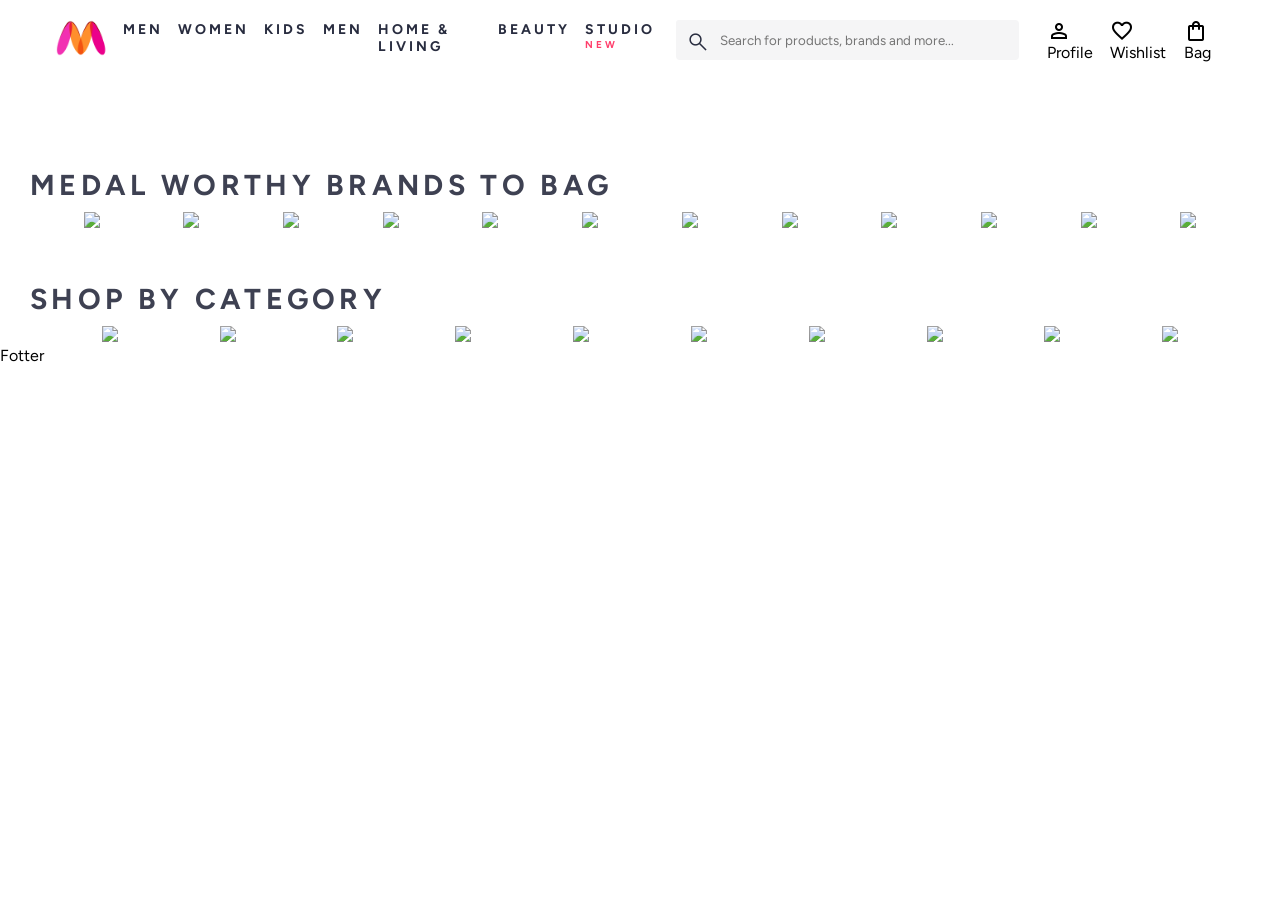
==== index.html @ 896f7b89 "Add category section with images and style adjustments" ====
<!DOCTYPE html>
<html lang="en">
      <link rel="stylesheet"
        href="https://fonts.googleapis.com/css2?family=Material+Symbols+Outlined:opsz,wght,FILL,GRAD@24,400,0,0" />

<head>
    <meta charset="UTF-8">
    <meta name="viewport" content="width=device-width, initial-scale=1.0">
    <title>Myntra Clone</title>
    <link rel="stylesheet" href="style.css">
  

</head>

<body>
    <header>
        <div class="logo_container">
            <a href="#"><img src="Img/myntra_logo.webp" class="myntra_home" alt=""></a>
        </div>
        <div class="nav_bar ">
            <a href="">Men</a>
            <a href="">Women</a>
            <a href="">Kids</a>
            <a href="">Men</a>
            <a href="">Home & Living</a>
            <a href="">Beauty</a>
            <a href="">Studio <sup>New</sup></a>
        </div>
        <div class="search_bar"><span class="material-symbols-outlined search_icon">
                search
            </span>
            <input type="text" class="search_input" placeholder="Search for products, brands and more...">
        </div>
        <div class="action_bar">
            <div class="action_container">
                <span class="material-symbols-outlined">
                    person
                </span>
                <span class="action_name">Profile</span>
            </div>
            <div class="action_container">
                <span class="material-symbols-outlined">
                    favorite
                </span>
                <span class="action_name">Wishlist</span>
            </div>
            <div class="action_container">
                <span class="material-symbols-outlined">
                    shopping_bag
                </span>
                <span class="action_name">Bag</span>
            </div>
        </div>
    </header>
    <main>
        <div class="coupon_banner"><img src="img/coupon_img.webp"  class="coupon_img" alt=""></div>

        <div class="banner_container"> 
            <img src="img/banner.jpg" class="banner_img" alt="">
        </div>
        <div class="dicount_banner"><img src="img/discount.webp" class="discount_img" alt=""></div>
        <div class="category_heading"> MEDAL WORTHY BRANDS TO BAG</div>
        <div class="category_items">
            <a href="#"><img src="img/offers/1.png" class="sale_items"></a>
            <a href="#"><img src="img/offers/2.png" class="sale_items"></a>
            <a href="#"><img src="img/offers/3.png" class="sale_items"></a>
            <a href="#"><img src="img/offers/4.png" class="sale_items"></a>
            <a href="#"><img src="img/offers/5.png" class="sale_items"></a>
            <a href="#"><img src="img/offers/6.png" class="sale_items"></a>
            <a href="#"><img src="img/offers/7.png" class="sale_items"></a>
            <a href="#"><img src="img/offers/8.png" class="sale_items"></a>
            <a href="#"><img src="img/offers/9.png" class="sale_items"></a>
            <a href="#"><img src="img/offers/10.png" class="sale_items"></a>
            <a href="#"><img src="img/offers/11.png" class="sale_items"></a>
            <a href="#"><img src="img/offers/12.png" class="sale_items"></a>
            
        </div>

        <div class="category_heading"> SHOP BY CATEGORY</div>
        <div class="category_items">
            <a href="#"><img src="img/categories/1.jpg" class="sale_items"></a>
            <a href="#"><img src="img/categories/2.jpg" class="sale_items"></a>
            <a href="#"><img src="img/categories/3.jpg" class="sale_items"></a>
            <a href="#"><img src="img/categories/4.jpg" class="sale_items"></a>
            <a href="#"><img src="img/categories/5.jpg" class="sale_items"></a>
            <a href="#"><img src="img/categories/6.jpg" class="sale_items"></a>
            <a href="#"><img src="img/categories/7.jpg" class="sale_items"></a>
            <a href="#"><img src="img/categories/8.jpg" class="sale_items"></a>
            <a href="#"><img src="img/categories/9.jpg" class="sale_items"></a>
            <a href="#"><img src="img/categories/10.jpg" class="sale_items"></a>
           
            
        </div>

    </main>
    <footer>
        Fotter
    </footer>

</body>
<script src="script.js"></script>

</html>
---- style.css ----
@import url('https://fonts.googleapis.com/css2?family=Figtree:wght@400;500;600;700&display=swap');

* {
    margin: 0;
    padding: 0;
    font-family: 'Figtree', sans-serif;
    box-sizing: border-box;
}

header {
    box-shadow: #696e79;
    position: fixed;
    top: 0;
    left: 0;
    width: 100%;
    display: flex;
    gap: 10px;
    background-color: #ffff;
    height: 80px;
    justify-content: space-between;
    align-items: center;
    /* border-bottom: 1px solid hsla(180, 6%, 86%, 0.977); */
}

.myntra_home {
    height: 46px;


}

.logo_container {
    margin-left: 4%;
}

.action_bar {
    margin-right: 4%;
}

.nav_bar {
    display: flex;
    gap: 15px;
    min-width: 500px;
    justify-content: space-evenly;

}

.nav_bar a {

    font-size: 14px;
    letter-spacing: 3px;
    color: #282c3f;
    font-weight: 700;
    text-transform: uppercase;
    text-decoration: none;
    padding: 28px 0;
    border-bottom: 2px solid #ffff;

}


.nav_bar a:hover {
    border-bottom: 2px solid #f54e77;

}

.nav_bar a sup {
    color: #ff3f6c;
    font-size: 10px;
}

.search_icon {
    box-sizing: content-box;
    height: 20px;
    padding: 10px;
    background-color: #f5f5f6;
    color: #282c3f;
    font-weight: 300;
    border-radius: 3px 0 0 4px;
}

.search_bar {
    height: 40px;
    min-width: 200px;
    display: flex;
    align-items: center;
    width: 30%;
}

.search_input {
    color: #696e79;
    background-color: #f5f5f6;
    flex-grow: 1;
    height: 40px;
    border: 0;
    border-radius: 0 4px 4px 0;
    outline: none;
}

.action_bar {
    display: flex;
    min-width: 200px;
    justify-content: space-evenly;

}

.action_container {
    display: flex;
    flex-direction: column;
}


/* Main content */
.coupon_img {
    width: 100%;
}

.banner_container {
    margin: 40px 0;
    display: flex;
}

.banner_img {
    width: 100%;
    object-fit: cover;
}

.discount_img {
    width: 100%;
}

.category_heading {
    text-transform: uppercase;
    color: #3e4152;
    letter-spacing: .15em;
    font-size: 1.8em;
    margin: 50px 0 10px 30px;
    display: flex;
    flex-direction: column;
    font-weight: 700;

}

.category_items {
    display: flex;
    flex-wrap: wrap;
    justify-content: space-evenly;
}

.sale_items {
    width: 250px;

}
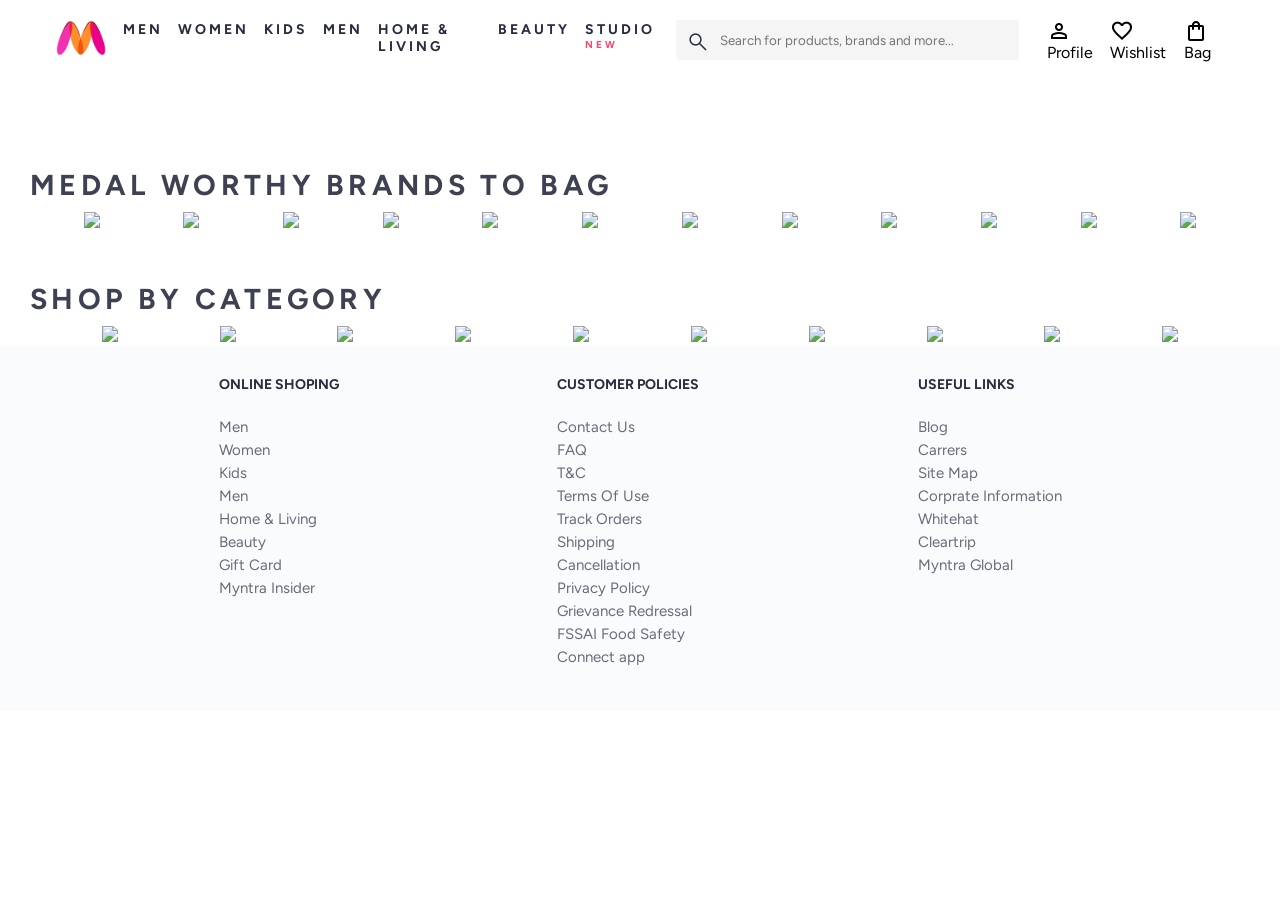
==== commit bbdec28d: "Add footer section with navigation links and styles" ====
--- a/index.html
+++ b/index.html
@@ -1,14 +1,14 @@
 <!DOCTYPE html>
 <html lang="en">
-      <link rel="stylesheet"
-        href="https://fonts.googleapis.com/css2?family=Material+Symbols+Outlined:opsz,wght,FILL,GRAD@24,400,0,0" />
+<link rel="stylesheet"
+    href="https://fonts.googleapis.com/css2?family=Material+Symbols+Outlined:opsz,wght,FILL,GRAD@24,400,0,0" />
 
 <head>
     <meta charset="UTF-8">
     <meta name="viewport" content="width=device-width, initial-scale=1.0">
     <title>Myntra Clone</title>
     <link rel="stylesheet" href="style.css">
-  
+
 
 </head>
 
@@ -53,9 +53,9 @@
         </div>
     </header>
     <main>
-        <div class="coupon_banner"><img src="img/coupon_img.webp"  class="coupon_img" alt=""></div>
+        <div class="coupon_banner"><img src="img/coupon_img.webp" class="coupon_img" alt=""></div>
 
-        <div class="banner_container"> 
+        <div class="banner_container">
             <img src="img/banner.jpg" class="banner_img" alt="">
         </div>
         <div class="dicount_banner"><img src="img/discount.webp" class="discount_img" alt=""></div>
@@ -73,7 +73,7 @@
             <a href="#"><img src="img/offers/10.png" class="sale_items"></a>
             <a href="#"><img src="img/offers/11.png" class="sale_items"></a>
             <a href="#"><img src="img/offers/12.png" class="sale_items"></a>
-            
+
         </div>
 
         <div class="category_heading"> SHOP BY CATEGORY</div>
@@ -88,13 +88,50 @@
             <a href="#"><img src="img/categories/8.jpg" class="sale_items"></a>
             <a href="#"><img src="img/categories/9.jpg" class="sale_items"></a>
             <a href="#"><img src="img/categories/10.jpg" class="sale_items"></a>
-           
-            
+
+
         </div>
 
     </main>
     <footer>
-        Fotter
+        <div class="footer_container">
+            <div class="footer_column">
+                <h3>ONLINE SHOPING</h3>
+                <a href="#">Men</a>
+                <a href="#">Women</a>
+                <a href="#">Kids</a>
+                <a href="#">Men</a>
+                <a href="#">Home & Living</a>
+                <a href="#">Beauty</a>
+                <a href="#">Gift Card</a>
+                <a href="#">Myntra Insider</a>
+            </div>
+            <div class="footer_column">
+                <h3>CUSTOMER POLICIES</h3>
+                <a href="#">Contact Us</a>
+                <a href="#">FAQ</a>
+                <a href="#">T&C</a>
+                <a href="#">Terms Of Use</a>
+                <a href="#">Track Orders</a>
+                <a href="#">Shipping</a>
+                <a href="#">Cancellation</a>
+                <a href="#">Privacy Policy</a>
+                <a href="#">Grievance Redressal</a>
+                <a href="#">FSSAI Food Safety</a>
+                <a href="#">Connect app</a>
+            </div>
+            <div class="footer_column">
+                <h3>USEFUL LINKS</h3>
+                <a href="#">Blog</a>
+                <a href="#">Carrers</a>
+                <a href="#">Site Map</a>
+                <a href="#">Corprate Information</a>
+                <a href="#">Whitehat</a>
+                <a href="#">Cleartrip</a>
+                <a href="#">Myntra Global</a>
+            </div>
+
+        </div>
     </footer>
 
 </body>
--- a/style.css
+++ b/style.css
@@ -149,4 +149,30 @@
 .sale_items {
     width: 250px;
 
+}
+
+.footer_container {
+    padding: 30px 0 40px 0;
+    background-color: #FAFBFC;
+    display: flex;
+    justify-content: space-evenly;
+
+}
+
+.footer_column {
+    display: flex;
+    flex-direction: column;
+    text-decoration: none;
+}
+.footer_column h3{
+color: #282c3f;
+font-size: 14px;
+margin-bottom: 25px;
+}
+
+.footer_column a {
+    text-decoration: none;
+    font-size: 15px;
+    color: #696b79;
+    padding-bottom: 5px;
 }
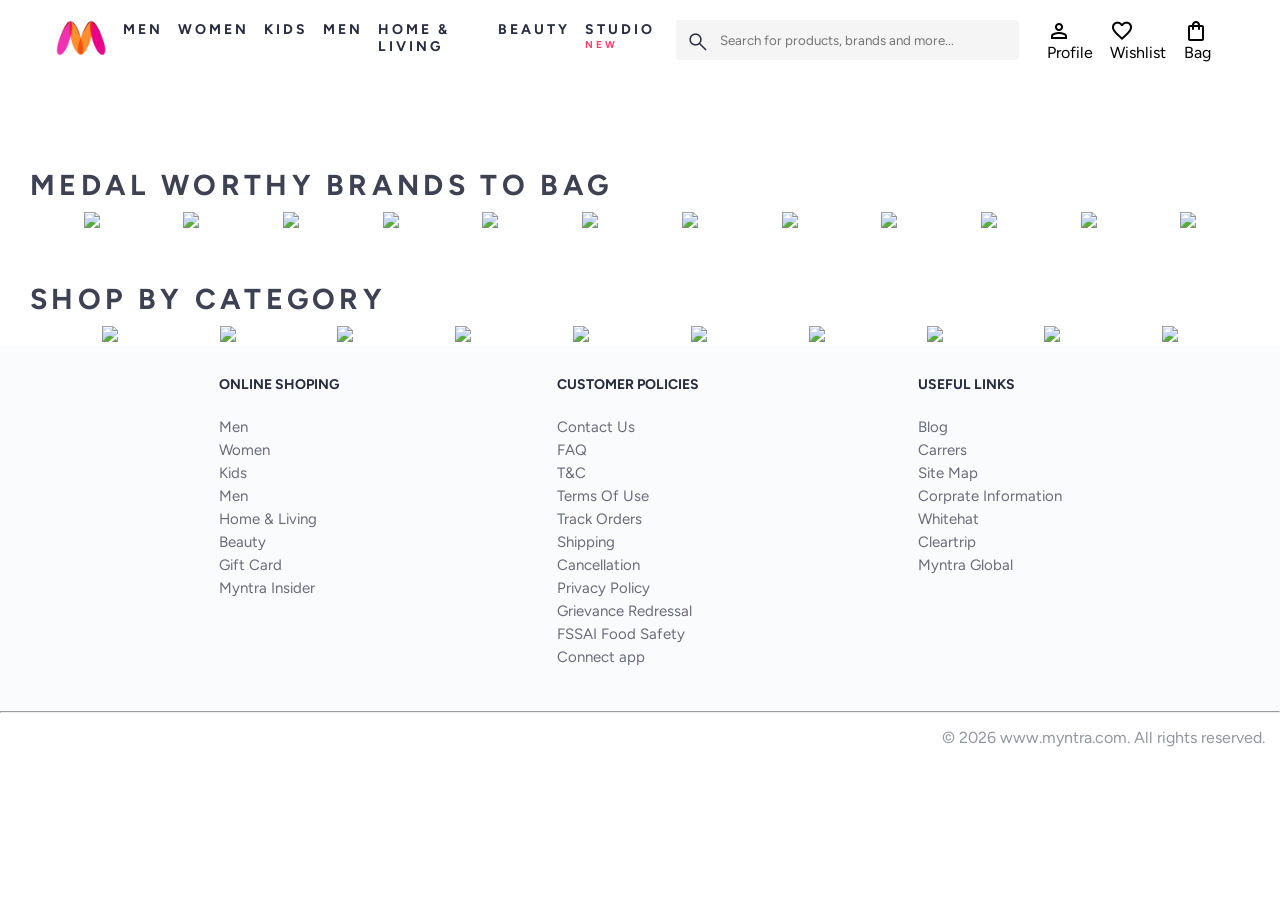
==== commit b046e62c: "Add copyright notice to footer with styling adjustments" ====
--- a/index.html
+++ b/index.html
@@ -132,6 +132,10 @@
             </div>
 
         </div>
+        <hr>
+        <div class="copyright">
+            © 2026 www.myntra.com. All rights reserved.
+        </div>
     </footer>
 
 </body>
--- a/style.css
+++ b/style.css
@@ -175,4 +175,10 @@
     font-size: 15px;
     color: #696b79;
     padding-bottom: 5px;
+}
+
+.copyright{
+    color: #94969f;
+    text-align: end;
+    padding: 15px;
 }
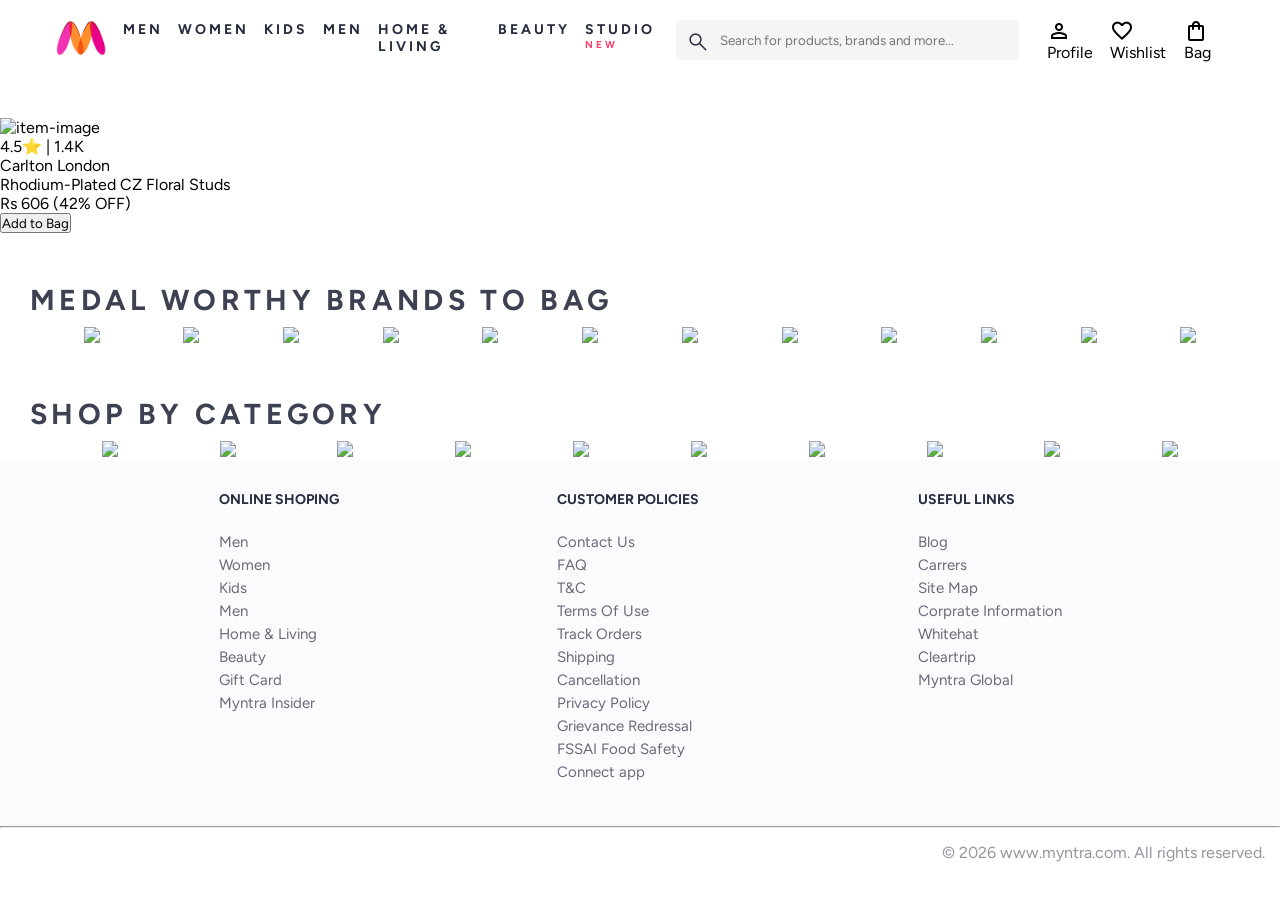
==== commit 31ce474a: "Add new image files for items 6, 7, and 8 - Added Img/items/6.jpg: A new image file in WebP format. " ====
--- a/index.html
+++ b/index.html
@@ -33,19 +33,19 @@
         </div>
         <div class="action_bar">
             <div class="action_container">
-                <span class="material-symbols-outlined">
+                <span class="material-symbols-outlined logo">
                     person
                 </span>
                 <span class="action_name">Profile</span>
             </div>
             <div class="action_container">
-                <span class="material-symbols-outlined">
+                <span class="material-symbols-outlined logo">
                     favorite
                 </span>
                 <span class="action_name">Wishlist</span>
             </div>
             <div class="action_container">
-                <span class="material-symbols-outlined">
+                <span class="material-symbols-outlined logo">
                     shopping_bag
                 </span>
                 <span class="action_name">Bag</span>
@@ -59,6 +59,23 @@
             <img src="img/banner.jpg" class="banner_img" alt="">
         </div>
         <div class="dicount_banner"><img src="img/discount.webp" class="discount_img" alt=""></div>
+        <div class="items-container">
+            <div class="item-container">
+                <img src="img/items/1.jpg" class="item-img"  alt="item-image">
+                <div class="rating">
+                    4.5⭐ | 1.4K
+                </div>
+                <div class="company-name">Carlton London</div>
+                <div class="item-name">Rhodium-Plated CZ Floral Studs</div>
+                <div class="price">
+                    <span class="current-price">Rs 606</span>
+                    <span class="original-price"></span>
+                    <span class="discount">(42% OFF)</span>
+
+                </div>
+                <button class="btn-add-bag ">Add to Bag</button>
+            </div>
+        </div>
         <div class="category_heading"> MEDAL WORTHY BRANDS TO BAG</div>
         <div class="category_items">
             <a href="#"><img src="img/offers/1.png" class="sale_items"></a>
--- a/style.css
+++ b/style.css
@@ -34,6 +34,9 @@
 
 .action_bar {
     margin-right: 4%;
+}
+.log{
+    opacity: 2;
 }
 
 .nav_bar {
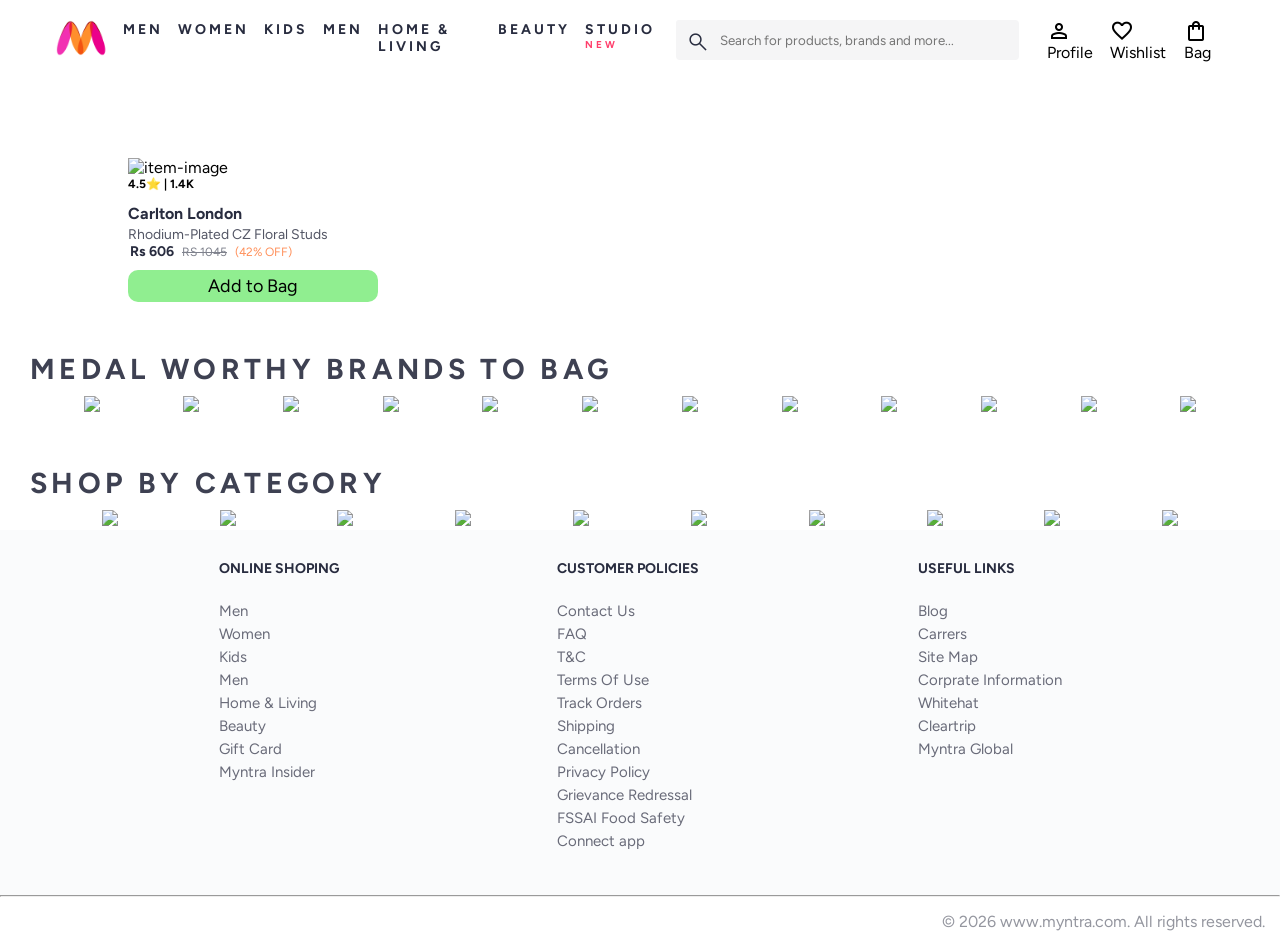
==== commit 4708aff8: "Update item details and styling in index.html and style.css" ====
--- a/index.html
+++ b/index.html
@@ -61,7 +61,7 @@
         <div class="dicount_banner"><img src="img/discount.webp" class="discount_img" alt=""></div>
         <div class="items-container">
             <div class="item-container">
-                <img src="img/items/1.jpg" class="item-img"  alt="item-image">
+                <img src="img/items/1.jpg" class="item-img" alt="item-image">
                 <div class="rating">
                     4.5⭐ | 1.4K
                 </div>
@@ -69,13 +69,15 @@
                 <div class="item-name">Rhodium-Plated CZ Floral Studs</div>
                 <div class="price">
                     <span class="current-price">Rs 606</span>
-                    <span class="original-price"></span>
+                    <span class="original-price">RS 1045</span>
                     <span class="discount">(42% OFF)</span>
 
                 </div>
                 <button class="btn-add-bag ">Add to Bag</button>
             </div>
         </div>
+        </div>
+
         <div class="category_heading"> MEDAL WORTHY BRANDS TO BAG</div>
         <div class="category_items">
             <a href="#"><img src="img/offers/1.png" class="sale_items"></a>
--- a/style.css
+++ b/style.css
@@ -35,7 +35,8 @@
 .action_bar {
     margin-right: 4%;
 }
-.log{
+
+.log {
     opacity: 2;
 }
 
@@ -167,10 +168,11 @@
     flex-direction: column;
     text-decoration: none;
 }
-.footer_column h3{
-color: #282c3f;
-font-size: 14px;
-margin-bottom: 25px;
+
+.footer_column h3 {
+    color: #282c3f;
+    font-size: 14px;
+    margin-bottom: 25px;
 }
 
 .footer_column a {
@@ -180,8 +182,97 @@
     padding-bottom: 5px;
 }
 
-.copyright{
+.copyright {
     color: #94969f;
     text-align: end;
     padding: 15px;
-}+}
+
+/* Items styling */
+.items-container {
+    width: 80%;
+    margin: 40px 10%;
+    /* display: flex;
+    flex-wrap: wrap;
+    gap: 20px; */
+}
+
+.item-container {
+    width: 250px;
+
+}
+
+.item-img {
+    width: 100%;
+
+}
+
+.rating {
+    font-size: 12px;
+    font-weight: 700;
+}
+
+.company-name {
+    margin-top: 15px;
+    font-size: 16px;
+    font-weight: 700;
+    line-height: 1;
+    color: #282c3f;
+    margin-bottom: 6px;
+    overflow: hidden;
+    text-overflow: ellipsis;
+    white-space: nowrap;
+}
+
+.item-name {
+    color: #535665;
+    font-size: 14px;
+    line-height: 1;
+    margin-bottom: 0;
+    margin-top: 0;
+    overflow: hidden;
+    text-overflow: ellipsis;
+    white-space: nowrap;
+    font-weight: 400;
+    display: block;
+}
+
+.price {
+    margin: 2px;
+    font-size: 14px;
+    line-height: 15px;
+    color: #282c3f;
+    white-space: nowrap;
+   
+}
+
+.current-price {
+    font-size: 14px;
+    font-weight: 700;
+    color: #282c3f;
+}
+
+.original-price {
+    text-decoration: line-through;
+    color: #7e818c;
+    font-weight: 400;
+    margin-left: 5px;
+    font-size: 12px;
+}
+
+.discount {
+    color: #ff905a;
+    font-weight: 400;
+    font-size: 12px;
+    margin-left: 5px;
+}
+
+.btn-add-bag {
+    margin-top: 8px;
+    font-size: 18px;
+    width: 100%;
+    background-color: lightgreen;
+    border: none;
+    padding: 5px 15px;
+    border-radius: 10px;
+}
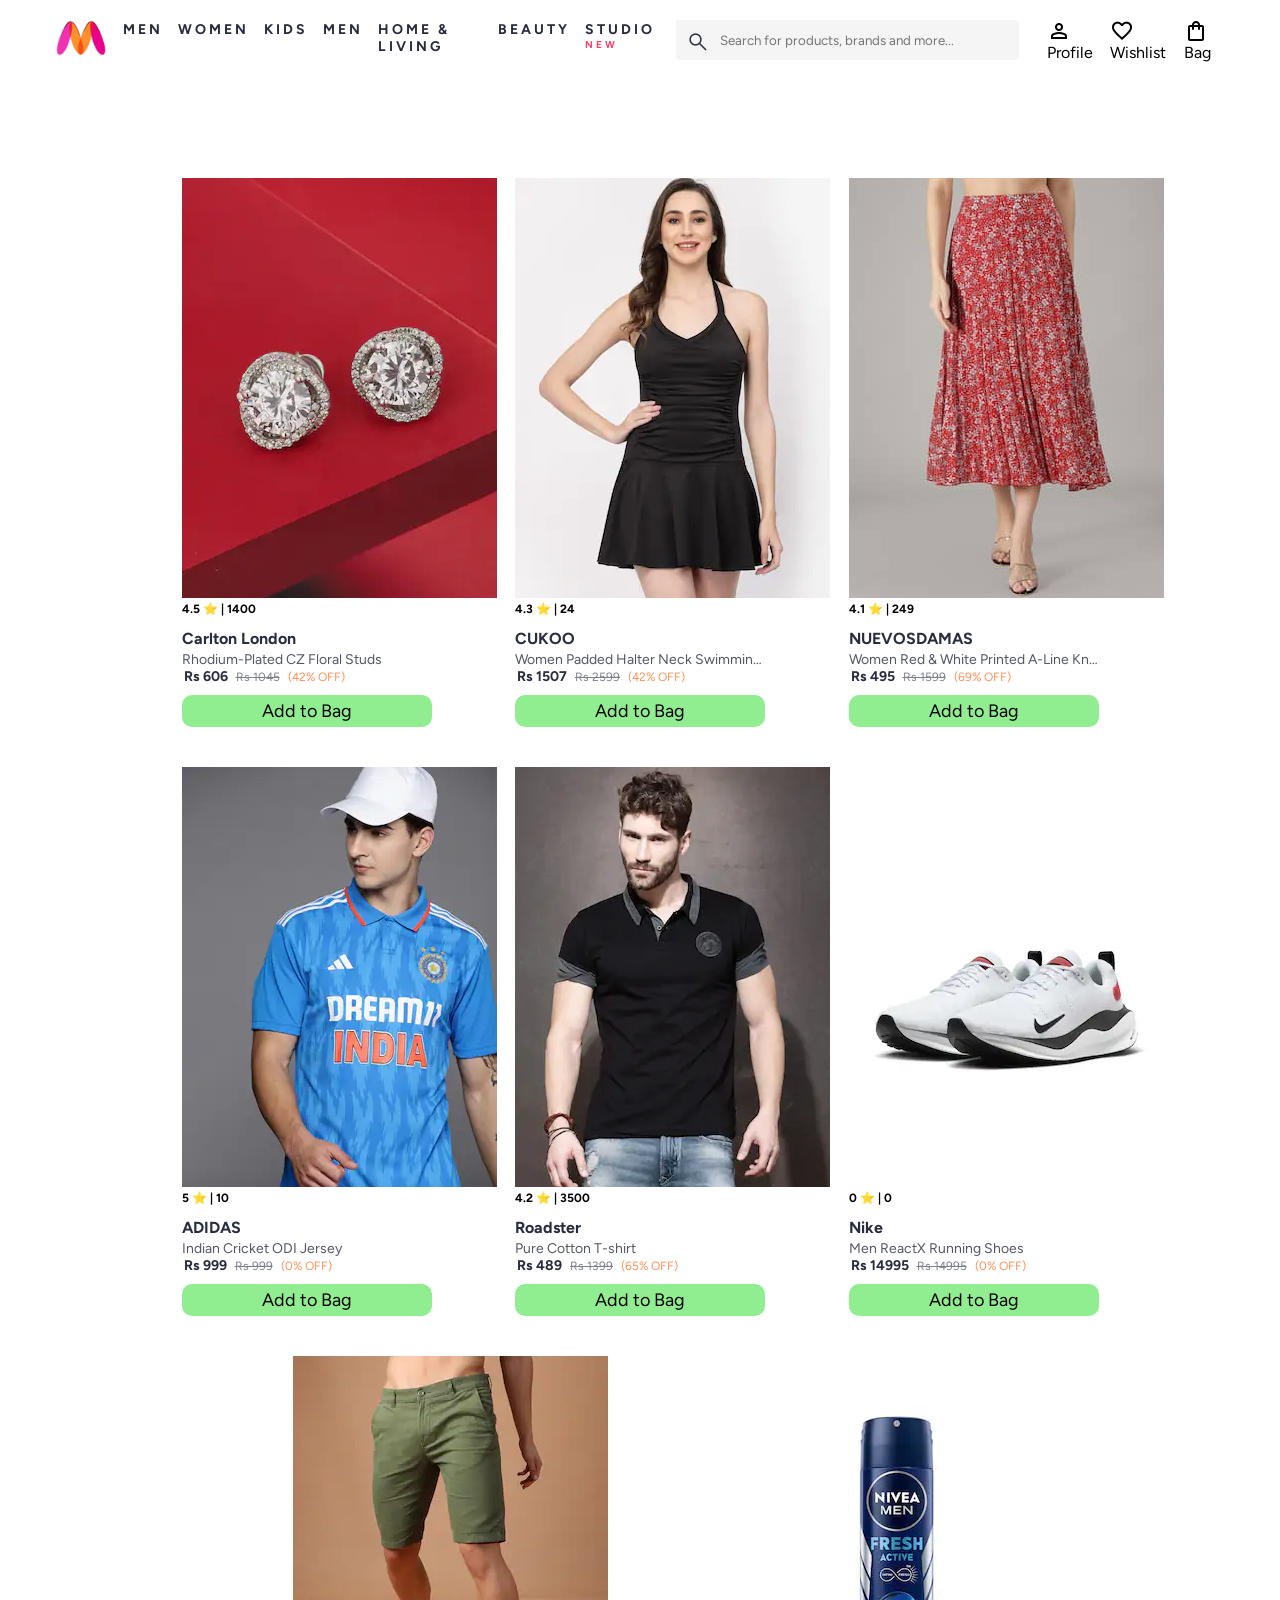
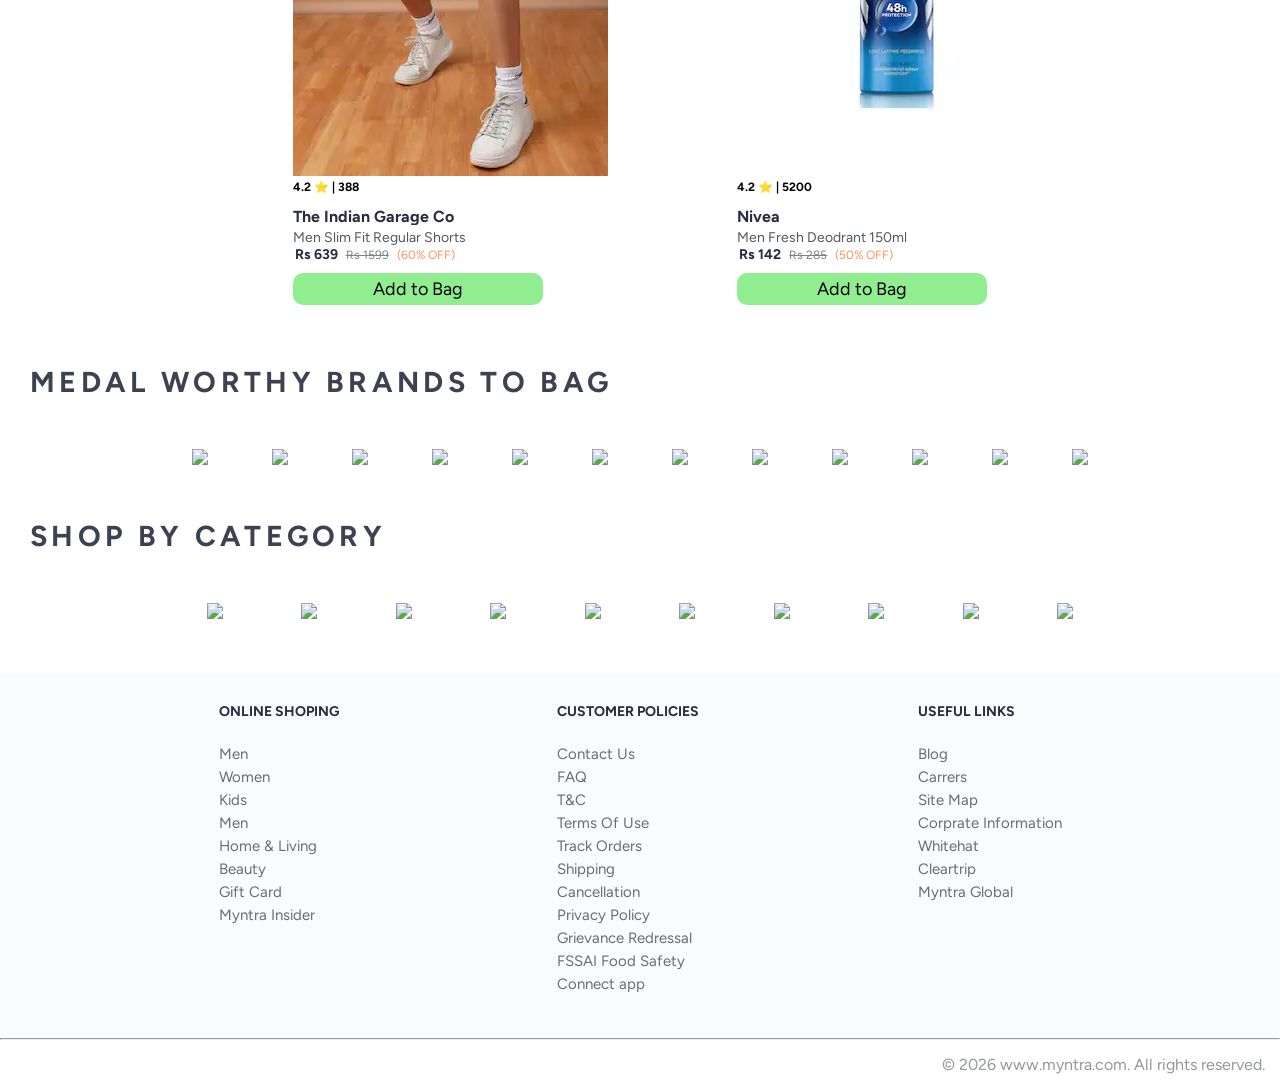
==== commit 25a35f4e: "Add new images and implement item display functionality on homepage - Added new image files (7.jpg a" ====
--- a/index.html
+++ b/index.html
@@ -60,22 +60,7 @@
         </div>
         <div class="dicount_banner"><img src="img/discount.webp" class="discount_img" alt=""></div>
         <div class="items-container">
-            <div class="item-container">
-                <img src="img/items/1.jpg" class="item-img" alt="item-image">
-                <div class="rating">
-                    4.5⭐ | 1.4K
-                </div>
-                <div class="company-name">Carlton London</div>
-                <div class="item-name">Rhodium-Plated CZ Floral Studs</div>
-                <div class="price">
-                    <span class="current-price">Rs 606</span>
-                    <span class="original-price">RS 1045</span>
-                    <span class="discount">(42% OFF)</span>
-
-                </div>
-                <button class="btn-add-bag ">Add to Bag</button>
-            </div>
-        </div>
+            
         </div>
 
         <div class="category_heading"> MEDAL WORTHY BRANDS TO BAG</div>
@@ -158,6 +143,7 @@
     </footer>
 
 </body>
-<script src="script.js"></script>
+<script src="data/item.js"></script>
+<script src="scripts/script.js"></script>
 
 </html>
--- a/style.css
+++ b/style.css
@@ -144,7 +144,9 @@
 
 }
 
-.category_items {
+.category_items{
+    width: 80%;
+    margin: 50px 10%;
     display: flex;
     flex-wrap: wrap;
     justify-content: space-evenly;
@@ -191,14 +193,18 @@
 /* Items styling */
 .items-container {
     width: 80%;
-    margin: 40px 10%;
+    margin: 50px 10%;
+    display: flex;
+    flex-wrap: wrap;
+    justify-content: space-evenly;
     /* display: flex;
-    flex-wrap: wrap;
-    gap: 20px; */
+    flex-wrap: wrap;*/
+    gap: 20px; 
 }
 
 .item-container {
     width: 250px;
+    margin: 10px;
 
 }
 
@@ -243,7 +249,7 @@
     line-height: 15px;
     color: #282c3f;
     white-space: nowrap;
-   
+
 }
 
 .current-price {
@@ -275,4 +281,4 @@
     border: none;
     padding: 5px 15px;
     border-radius: 10px;
-}
+}
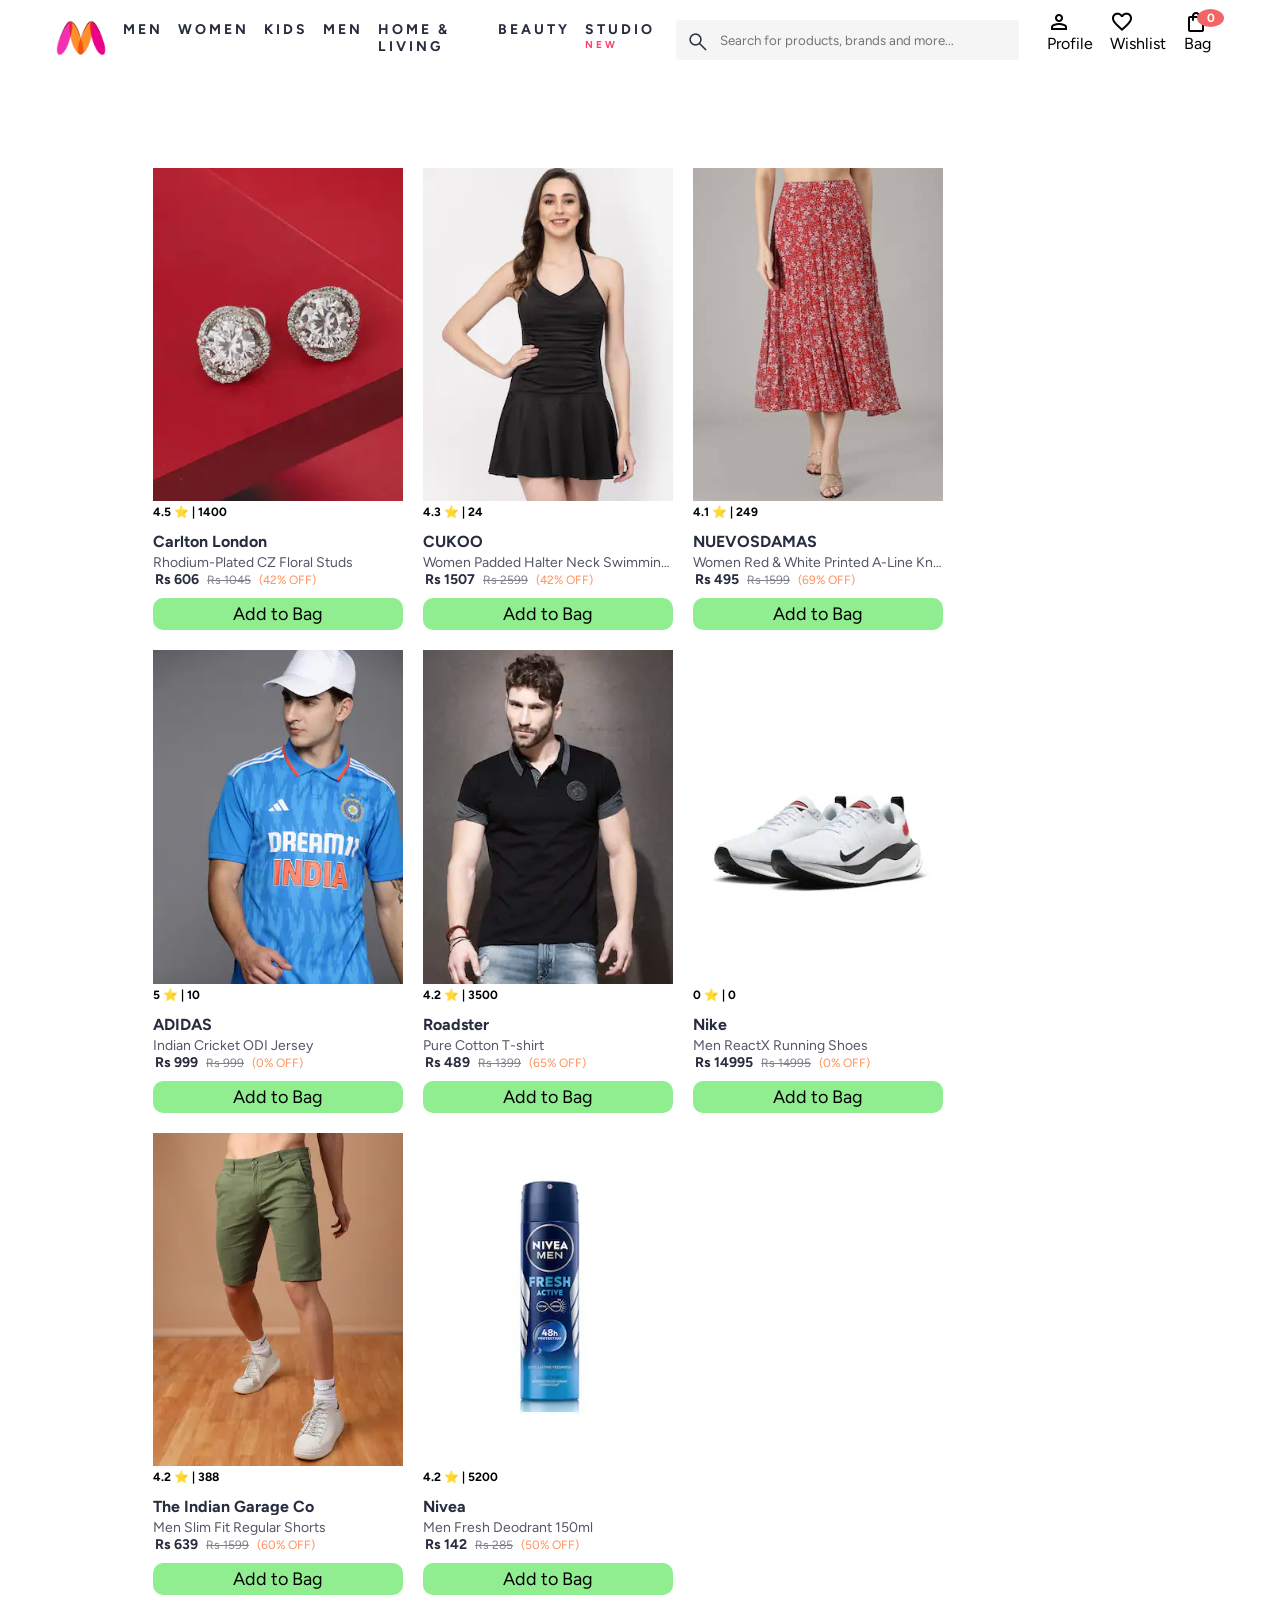
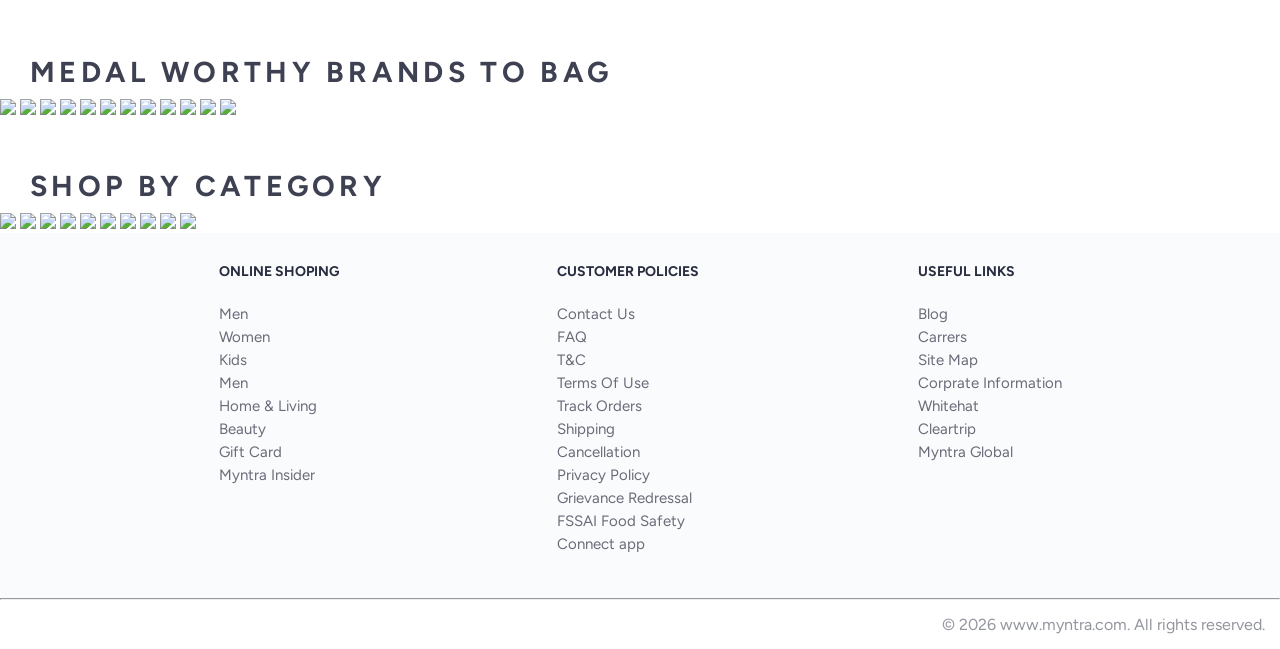
==== commit a7c8465f: "Add item count display to shopping bag and enhance styling" ====
--- a/index.html
+++ b/index.html
@@ -49,6 +49,7 @@
                     shopping_bag
                 </span>
                 <span class="action_name">Bag</span>
+                <span class="bag-item-count">0</span>
             </div>
         </div>
     </header>
@@ -59,8 +60,8 @@
             <img src="img/banner.jpg" class="banner_img" alt="">
         </div>
         <div class="dicount_banner"><img src="img/discount.webp" class="discount_img" alt=""></div>
-        <div class="items-container">
-            
+
+        <div class="items-container">   
         </div>
 
         <div class="category_heading"> MEDAL WORTHY BRANDS TO BAG</div>
--- a/style.css
+++ b/style.css
@@ -110,6 +110,7 @@
 .action_container {
     display: flex;
     flex-direction: column;
+    cursor: pointer;
 }
 
 
@@ -144,7 +145,7 @@
 
 }
 
-.category_items{
+.category-items {
     width: 80%;
     margin: 50px 10%;
     display: flex;
@@ -193,13 +194,14 @@
 /* Items styling */
 .items-container {
     width: 80%;
-    margin: 50px 10%;
+    margin: 40px 10%;
     display: flex;
     flex-wrap: wrap;
-    justify-content: space-evenly;
-    /* display: flex;
-    flex-wrap: wrap;*/
-    gap: 20px; 
+    padding: 0 15px;
+    
+
+
+
 }
 
 .item-container {
@@ -208,8 +210,9 @@
 
 }
 
-.item-img {
-    width: 100%;
+.item-image {
+    width: 100%;
+    
 
 }
 
@@ -281,4 +284,20 @@
     border: none;
     padding: 5px 15px;
     border-radius: 10px;
+    cursor: pointer;
+}
+
+.bag-item-count{
+    background-color: #f16565;
+    white-space: nowrap;
+    text-align: center;
+    line-height: 18px;
+    position: relative;
+    border-radius: 50%;
+    font-size: 12px;
+    color: #fff;
+    left: 13px;
+    top: -44px;
+    font-weight: 700;
+    
 }
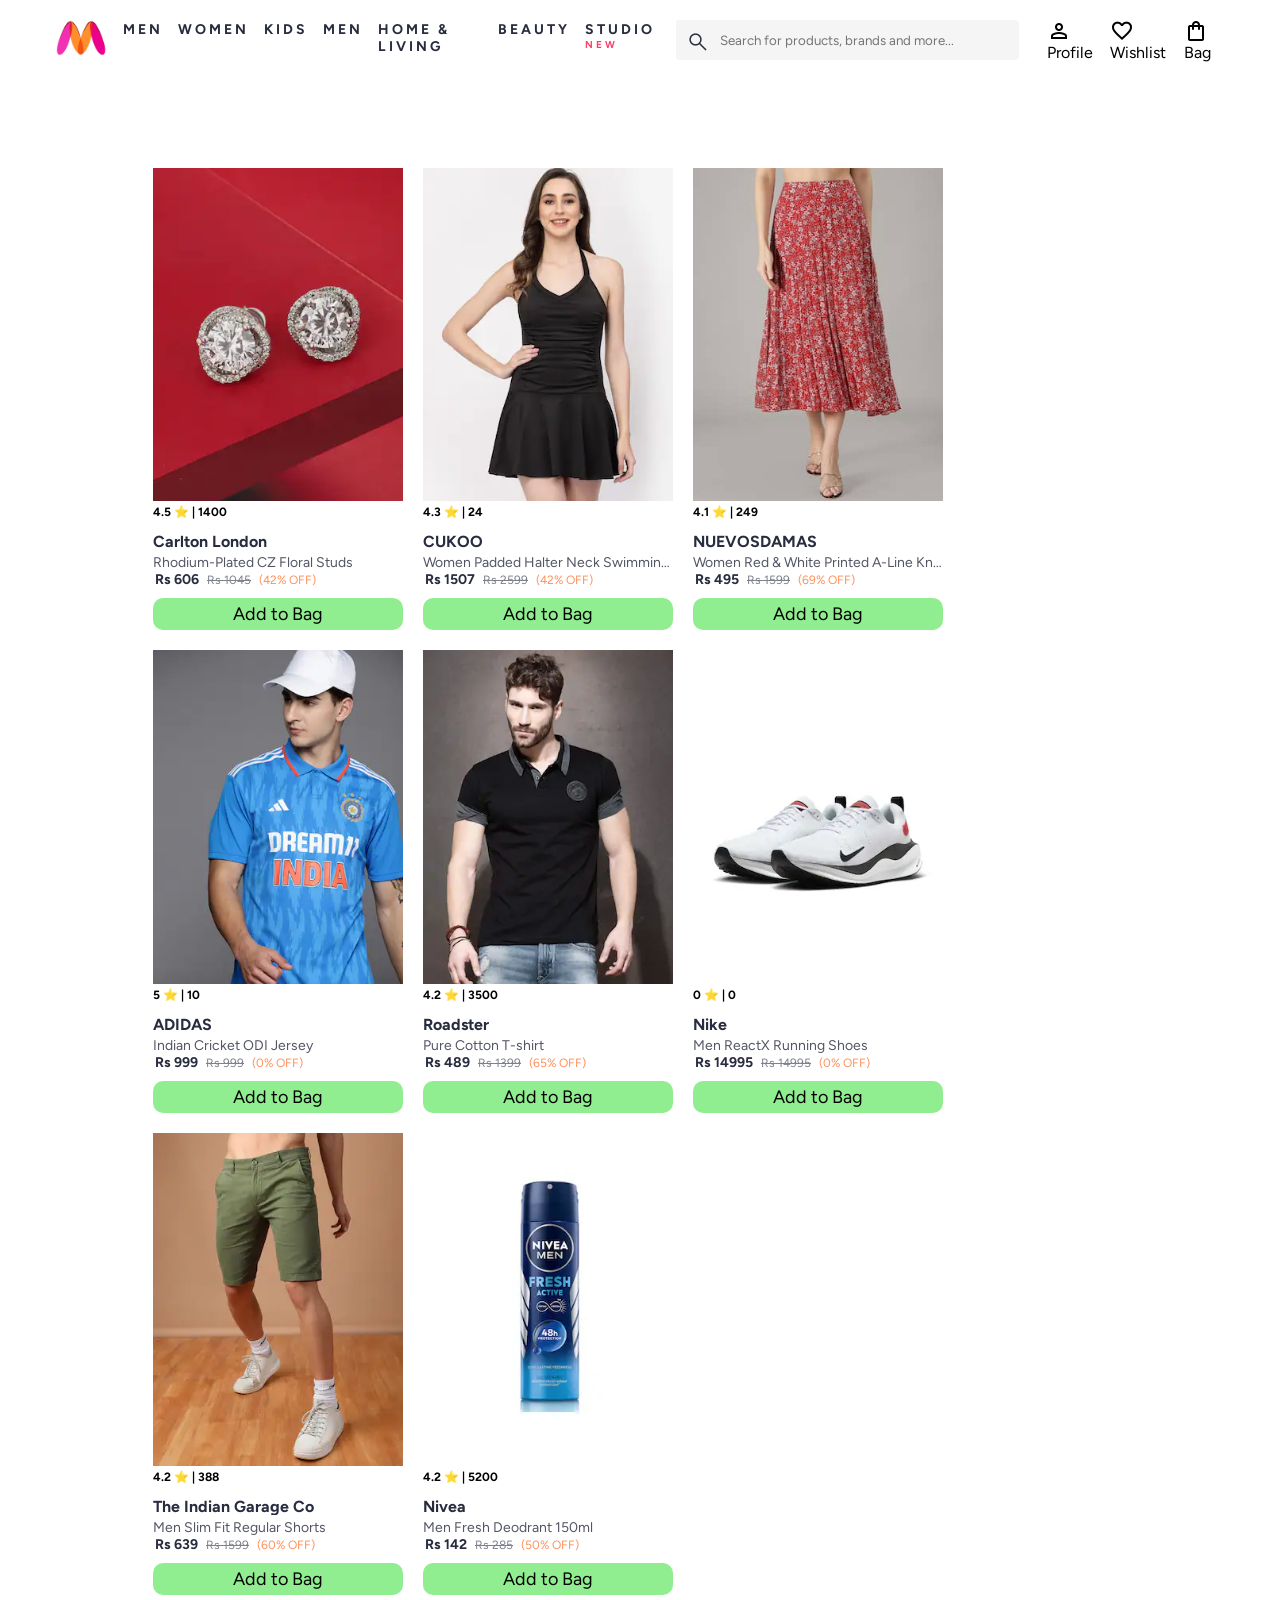
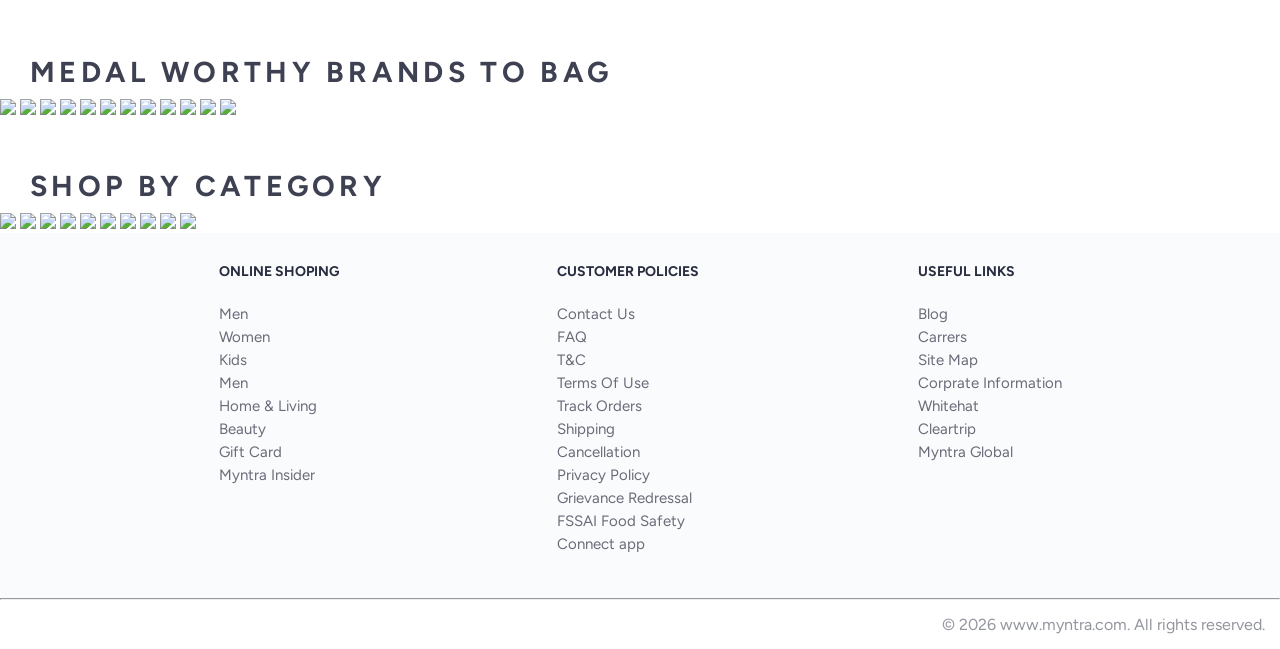
==== commit eaa045c3: "Update stylesheet paths and restructure CSS files" ====
--- a/index.html
+++ b/index.html
@@ -7,7 +7,7 @@
     <meta charset="UTF-8">
     <meta name="viewport" content="width=device-width, initial-scale=1.0">
     <title>Myntra Clone</title>
-    <link rel="stylesheet" href="style.css">
+    <link rel="stylesheet" href="CSS/style.css">
 
 
 </head>
--- a/CSS/style.css
+++ b/CSS/style.css
@@ -0,0 +1,303 @@
+@import url('https://fonts.googleapis.com/css2?family=Figtree:wght@400;500;600;700&display=swap');
+
+* {
+    margin: 0;
+    padding: 0;
+    font-family: 'Figtree', sans-serif;
+    box-sizing: border-box;
+}
+
+header {
+    box-shadow: #696e79;
+    position: fixed;
+    top: 0;
+    left: 0;
+    width: 100%;
+    display: flex;
+    gap: 10px;
+    background-color: #ffff;
+    height: 80px;
+    justify-content: space-between;
+    align-items: center;
+    /* border-bottom: 1px solid hsla(180, 6%, 86%, 0.977); */
+}
+
+.myntra_home {
+    height: 46px;
+
+
+}
+
+.logo_container {
+    margin-left: 4%;
+}
+
+.action_bar {
+    margin-right: 4%;
+}
+
+.log {
+    opacity: 2;
+}
+
+.nav_bar {
+    display: flex;
+    gap: 15px;
+    min-width: 500px;
+    justify-content: space-evenly;
+
+}
+
+.nav_bar a {
+
+    font-size: 14px;
+    letter-spacing: 3px;
+    color: #282c3f;
+    font-weight: 700;
+    text-transform: uppercase;
+    text-decoration: none;
+    padding: 28px 0;
+    border-bottom: 2px solid #ffff;
+
+}
+
+
+.nav_bar a:hover {
+    border-bottom: 2px solid #f54e77;
+
+}
+
+.nav_bar a sup {
+    color: #ff3f6c;
+    font-size: 10px;
+}
+
+.search_icon {
+    box-sizing: content-box;
+    height: 20px;
+    padding: 10px;
+    background-color: #f5f5f6;
+    color: #282c3f;
+    font-weight: 300;
+    border-radius: 3px 0 0 4px;
+}
+
+.search_bar {
+    height: 40px;
+    min-width: 200px;
+    display: flex;
+    align-items: center;
+    width: 30%;
+}
+
+.search_input {
+    color: #696e79;
+    background-color: #f5f5f6;
+    flex-grow: 1;
+    height: 40px;
+    border: 0;
+    border-radius: 0 4px 4px 0;
+    outline: none;
+}
+
+.action_bar {
+    display: flex;
+    min-width: 200px;
+    justify-content: space-evenly;
+
+}
+
+.action_container {
+    display: flex;
+    flex-direction: column;
+    cursor: pointer;
+}
+
+
+/* Main content */
+.coupon_img {
+    width: 100%;
+}
+
+.banner_container {
+    margin: 40px 0;
+    display: flex;
+}
+
+.banner_img {
+    width: 100%;
+    object-fit: cover;
+}
+
+.discount_img {
+    width: 100%;
+}
+
+.category_heading {
+    text-transform: uppercase;
+    color: #3e4152;
+    letter-spacing: .15em;
+    font-size: 1.8em;
+    margin: 50px 0 10px 30px;
+    display: flex;
+    flex-direction: column;
+    font-weight: 700;
+
+}
+
+.category-items {
+    width: 80%;
+    margin: 50px 10%;
+    display: flex;
+    flex-wrap: wrap;
+    justify-content: space-evenly;
+}
+
+.sale_items {
+    width: 250px;
+
+}
+
+.footer_container {
+    padding: 30px 0 40px 0;
+    background-color: #FAFBFC;
+    display: flex;
+    justify-content: space-evenly;
+
+}
+
+.footer_column {
+    display: flex;
+    flex-direction: column;
+    text-decoration: none;
+}
+
+.footer_column h3 {
+    color: #282c3f;
+    font-size: 14px;
+    margin-bottom: 25px;
+}
+
+.footer_column a {
+    text-decoration: none;
+    font-size: 15px;
+    color: #696b79;
+    padding-bottom: 5px;
+}
+
+.copyright {
+    color: #94969f;
+    text-align: end;
+    padding: 15px;
+}
+
+/* Items styling */
+.items-container {
+    width: 80%;
+    margin: 40px 10%;
+    display: flex;
+    flex-wrap: wrap;
+    padding: 0 15px;
+    
+
+
+
+}
+
+.item-container {
+    width: 250px;
+    margin: 10px;
+
+}
+
+.item-image {
+    width: 100%;
+    
+
+}
+
+.rating {
+    font-size: 12px;
+    font-weight: 700;
+}
+
+.company-name {
+    margin-top: 15px;
+    font-size: 16px;
+    font-weight: 700;
+    line-height: 1;
+    color: #282c3f;
+    margin-bottom: 6px;
+    overflow: hidden;
+    text-overflow: ellipsis;
+    white-space: nowrap;
+}
+
+.item-name {
+    color: #535665;
+    font-size: 14px;
+    line-height: 1;
+    margin-bottom: 0;
+    margin-top: 0;
+    overflow: hidden;
+    text-overflow: ellipsis;
+    white-space: nowrap;
+    font-weight: 400;
+    display: block;
+}
+
+.price {
+    margin: 2px;
+    font-size: 14px;
+    line-height: 15px;
+    color: #282c3f;
+    white-space: nowrap;
+
+}
+
+.current-price {
+    font-size: 14px;
+    font-weight: 700;
+    color: #282c3f;
+}
+
+.original-price {
+    text-decoration: line-through;
+    color: #7e818c;
+    font-weight: 400;
+    margin-left: 5px;
+    font-size: 12px;
+}
+
+.discount {
+    color: #ff905a;
+    font-weight: 400;
+    font-size: 12px;
+    margin-left: 5px;
+}
+
+.btn-add-bag {
+    margin-top: 8px;
+    font-size: 18px;
+    width: 100%;
+    background-color: lightgreen;
+    border: none;
+    padding: 5px 15px;
+    border-radius: 10px;
+    cursor: pointer;
+}
+
+.bag-item-count{
+    visibility: hidden;
+    background-color: #f16565;
+    white-space: nowrap;
+    text-align: center;
+    line-height: 18px;
+    position: relative;
+    border-radius: 50%;
+    font-size: 12px;
+    color: #fff;
+    left: 13px;
+    top: -44px;
+    font-weight: 700;
+}
